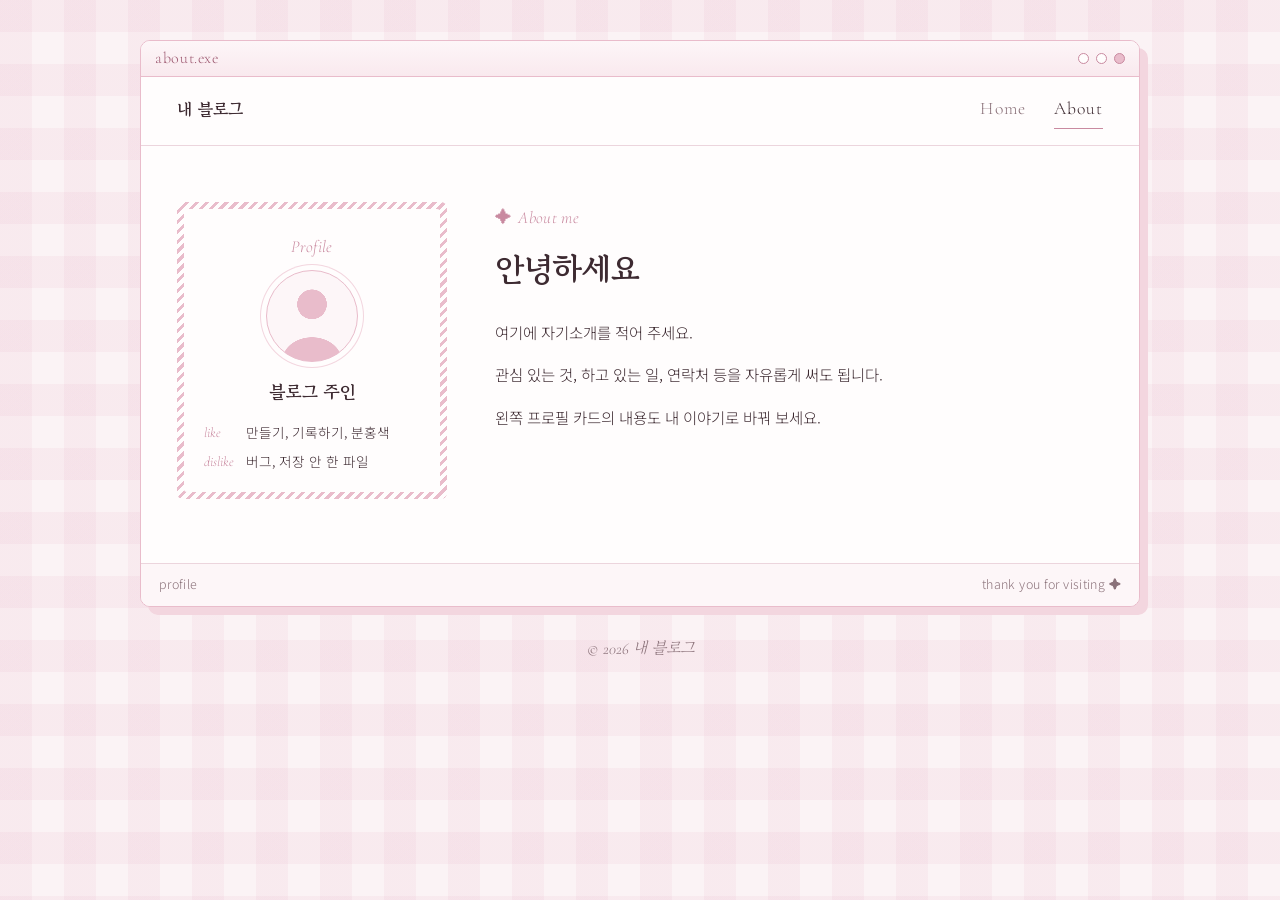
==== about.html @ 554af3a0 "기능: 베이비핑크 개인 블로그 첫 버전 추가 - 메인 화면: 큰 제목, 프로필 카드, 글 목록(썸네일·날짜·요약) - 소개 페이지와 첫 글 "블로그를 시작합니다" 추가 - 베이비핑" ====
<!DOCTYPE html>
<html lang="ko">
<head>
  <meta charset="UTF-8">
  <meta name="viewport" content="width=device-width, initial-scale=1.0">
  <title>소개 - 내 블로그</title>
  <link rel="preconnect" href="https://fonts.googleapis.com">
  <link rel="preconnect" href="https://fonts.gstatic.com" crossorigin>
  <link href="https://fonts.googleapis.com/css2?family=Cormorant+Garamond:ital,wght@0,500;1,400;1,500&family=Gowun+Batang:wght@400;700&family=Noto+Sans+KR:wght@300;400&display=swap" rel="stylesheet">
  <link rel="stylesheet" href="style.css">
</head>
<body>
  <div class="window">
    <div class="titlebar">
      <span class="title">about.exe</span>
      <span class="controls" aria-hidden="true"><i></i><i></i><i></i></span>
    </div>

    <nav class="nav">
      <a class="brand" href="index.html">내 블로그</a>
      <a href="index.html">Home</a>
      <a class="is-on" href="about.html">About</a>
    </nav>

    <main class="page">
      <div class="about">
        <aside class="profile">
          <div class="profile-inner">
            <span class="label">Profile</span>
            <div class="avatar" aria-hidden="true"></div>
            <p class="name">블로그 주인</p>
            <dl>
              <dt>like</dt><dd>만들기, 기록하기, 분홍색</dd>
              <dt>dislike</dt><dd>버그, 저장 안 한 파일</dd>
            </dl>
          </div>
        </aside>

        <section>
          <span class="label"><span class="star">✦</span>About me</span>
          <h1>안녕하세요</h1>
          <p>여기에 자기소개를 적어 주세요.</p>
          <p>관심 있는 것, 하고 있는 일, 연락처 등을 자유롭게 써도 됩니다.</p>
          <p>왼쪽 프로필 카드의 내용도 내 이야기로 바꿔 보세요.</p>
        </section>
      </div>
    </main>

    <div class="statusbar">
      <span>profile</span>
      <span>thank you for visiting ✦</span>
    </div>
  </div>

  <p class="footer-note">© 2026 내 블로그</p>
</body>
</html>
---- style.css ----
/* =========================================================
   내 블로그 - 베이비핑크 Y2K, 어른스럽게
   ========================================================= */

:root {
  --bg: #fbf3f5;
  --paper: #fffdfd;
  --blush-50: #fdf6f8;
  --blush-100: #f9e9ee;
  --blush-200: #f3d6df;
  --blush-300: #e9bccb;
  --rose: #c98aa0;
  --rose-deep: #9e5a72;
  --ink: #3d2a31;
  --muted: #8a7179;
  --line: #ecd5dd;
  --serif-en: "Cormorant Garamond", "Gowun Batang", serif;
  --serif-ko: "Gowun Batang", "Batang", serif;
  --sans: "Noto Sans KR", "Malgun Gothic", sans-serif;
}

* { box-sizing: border-box; }

/* 배경: 아주 옅은 체크무늬 */
body {
  margin: 0;
  min-height: 100vh;
  padding: 40px 16px 56px;
  color: var(--ink);
  font-family: var(--sans);
  font-weight: 300;
  font-size: 15.5px;
  line-height: 1.85;
  word-break: keep-all;
  background-color: var(--bg);
  background-image:
    linear-gradient(90deg, rgba(233,188,203,.16) 50%, transparent 50%),
    linear-gradient(rgba(233,188,203,.16) 50%, transparent 50%);
  background-size: 64px 64px;
}

a { color: inherit; }
::selection { background: var(--blush-200); }

/* 작은 영문 라벨 */
.label {
  display: inline-block;
  font-family: var(--serif-en);
  font-style: italic;
  font-size: 1.05rem;
  letter-spacing: .02em;
  color: var(--rose);
}
.star { color: var(--rose); font-style: normal; margin-right: 6px; }

/* ---------- 창 틀 ---------- */
.window {
  max-width: 1000px;
  margin: 0 auto;
  background: var(--paper);
  border: 1px solid var(--blush-300);
  border-radius: 10px;
  box-shadow: 0 1px 0 #fff inset, 8px 8px 0 var(--blush-200);
  overflow: hidden;
}

.titlebar {
  display: flex;
  align-items: center;
  justify-content: space-between;
  gap: 12px;
  height: 36px;
  padding: 0 14px;
  background: linear-gradient(180deg, var(--blush-50), var(--blush-100));
  border-bottom: 1px solid var(--blush-300);
}
.titlebar .title {
  font-family: var(--serif-en);
  font-size: 1rem;
  letter-spacing: .04em;
  color: var(--rose-deep);
  white-space: nowrap;
  overflow: hidden;
  text-overflow: ellipsis;
}
.controls { display: flex; gap: 7px; flex-shrink: 0; }
.controls i {
  width: 11px;
  height: 11px;
  border-radius: 50%;
  border: 1px solid var(--rose);
  background: var(--paper);
}
.controls i:last-child { background: var(--blush-300); }

/* 메뉴 */
.nav {
  display: flex;
  align-items: center;
  gap: 28px;
  padding: 16px 36px;
  border-bottom: 1px solid var(--line);
}
.nav a {
  font-family: var(--serif-en);
  font-size: 1.1rem;
  letter-spacing: .06em;
  text-decoration: none;
  color: var(--muted);
  padding-bottom: 2px;
  border-bottom: 1px solid transparent;
  transition: color .2s, border-color .2s;
}
.nav a:hover { color: var(--rose-deep); }
.nav a.is-on { color: var(--ink); border-bottom-color: var(--rose); }
.nav .brand {
  margin-right: auto;
  font-family: var(--serif-ko);
  font-size: 1.05rem;
  font-weight: 700;
  letter-spacing: 0;
  color: var(--ink);
  border: 0;
}

.page { padding: 56px 36px 64px; }

/* 상태 표시줄 */
.statusbar {
  display: flex;
  flex-wrap: wrap;
  justify-content: space-between;
  gap: 6px 20px;
  padding: 9px 18px;
  font-size: .78rem;
  letter-spacing: .03em;
  color: var(--muted);
  background: var(--blush-50);
  border-top: 1px solid var(--line);
}

/* ---------- 메인: 소개 + 프로필 ---------- */
.hero {
  display: grid;
  grid-template-columns: 1fr 270px;
  gap: 48px;
  align-items: center;
  padding-bottom: 56px;
  border-bottom: 1px solid var(--line);
}
.hero h1 {
  margin: 10px 0 16px;
  font-family: var(--serif-ko);
  font-weight: 700;
  font-size: clamp(2rem, 4.4vw, 2.9rem);
  line-height: 1.3;
  letter-spacing: -.01em;
}
.hero h1 em {
  font-style: normal;
  background: linear-gradient(transparent 62%, var(--blush-200) 62%);
}
.hero p { margin: 0; max-width: 30em; color: var(--muted); }

/* 프로필 카드: 얇은 줄무늬 테두리 */
.profile {
  padding: 7px;
  border-radius: 6px;
  background: repeating-linear-gradient(-45deg, var(--blush-300) 0 3px, var(--paper) 3px 7px);
}
.profile-inner {
  padding: 22px 20px 18px;
  background: var(--paper);
  border-radius: 3px;
  text-align: center;
}
.avatar {
  width: 92px;
  height: 92px;
  margin: 8px auto 14px;
  border-radius: 50%;
  border: 1px solid var(--blush-300);
  background:
    radial-gradient(circle 15px at 50% 37%, var(--blush-300) 98%, transparent),
    radial-gradient(ellipse 30px 24px at 50% 100%, var(--blush-300) 98%, transparent),
    var(--blush-50);
  box-shadow: 0 0 0 5px var(--paper), 0 0 0 6px var(--blush-200);
}
.profile .name {
  margin: 0 0 12px;
  font-family: var(--serif-ko);
  font-size: 1.1rem;
  font-weight: 700;
}
.profile dl {
  display: grid;
  grid-template-columns: auto 1fr;
  gap: 4px 12px;
  margin: 0;
  text-align: left;
  font-size: .85rem;
}
.profile dt {
  font-family: var(--serif-en);
  font-style: italic;
  color: var(--rose);
}
.profile dd { margin: 0; }

/* ---------- 글 목록 ---------- */
.section-head {
  display: flex;
  align-items: baseline;
  justify-content: space-between;
  margin: 48px 0 8px;
}
.section-head h2 {
  margin: 0;
  font-family: var(--serif-en);
  font-weight: 500;
  font-size: 1.9rem;
  letter-spacing: .01em;
}
.section-head span { font-size: .8rem; color: var(--muted); }

.posts { list-style: none; margin: 0; padding: 0; }
.post-row a {
  display: grid;
  grid-template-columns: 180px 1fr;
  gap: 28px;
  align-items: center;
  padding: 24px 0;
  text-decoration: none;
  border-bottom: 1px solid var(--line);
}
.thumb {
  aspect-ratio: 4 / 3;
  border-radius: 4px;
  border: 1px solid var(--blush-300);
  background:
    linear-gradient(90deg, rgba(233,188,203,.45) 50%, transparent 50%) 0 0 / 22px 22px,
    linear-gradient(rgba(233,188,203,.45) 50%, transparent 50%) 0 0 / 22px 22px,
    var(--blush-50);
  display: grid;
  place-items: center;
  font-family: var(--serif-en);
  font-style: italic;
  font-size: 1.3rem;
  color: var(--rose-deep);
  transition: transform .3s;
}
.post-row a:hover .thumb { transform: rotate(-1.5deg) scale(1.02); }
.post-row .meta { font-size: .78rem; letter-spacing: .04em; color: var(--muted); }
.post-row h3 {
  margin: 4px 0 6px;
  font-family: var(--serif-ko);
  font-size: 1.35rem;
  font-weight: 700;
  line-height: 1.4;
  transition: color .2s;
}
.post-row a:hover h3 { color: var(--rose-deep); }
.post-row p { margin: 0; color: var(--muted); font-size: .92rem; }

/* ---------- 글 화면 ---------- */
.article { max-width: 640px; margin: 0 auto; }
.article .meta { font-size: .8rem; letter-spacing: .04em; color: var(--muted); }
.article h1 {
  margin: 10px 0 28px;
  padding-bottom: 28px;
  font-family: var(--serif-ko);
  font-size: clamp(1.8rem, 4vw, 2.5rem);
  line-height: 1.35;
  border-bottom: 1px solid var(--line);
}
.article h2 {
  margin: 44px 0 10px;
  font-family: var(--serif-ko);
  font-size: 1.3rem;
}
.article p { margin: 0 0 18px; }
.article blockquote {
  margin: 34px 0;
  padding: 4px 0 4px 22px;
  font-family: var(--serif-ko);
  font-size: 1.2rem;
  line-height: 1.7;
  color: var(--rose-deep);
  border-left: 2px solid var(--blush-300);
}
.article code {
  font-size: .86em;
  padding: 1px 7px;
  background: var(--blush-100);
  border-radius: 4px;
  color: var(--rose-deep);
}
.back {
  display: inline-block;
  margin-top: 36px;
  font-family: var(--serif-en);
  font-style: italic;
  font-size: 1.1rem;
  color: var(--rose-deep);
  text-decoration: none;
  border-bottom: 1px solid var(--blush-300);
}
.back:hover { border-bottom-color: var(--rose-deep); }

/* ---------- 소개 화면 ---------- */
.about {
  display: grid;
  grid-template-columns: 270px 1fr;
  gap: 48px;
  align-items: start;
}
.about h1 {
  margin: 6px 0 20px;
  font-family: var(--serif-ko);
  font-size: 2rem;
}
.about p { margin: 0 0 14px; }

/* ---------- 바닥글 ---------- */
.footer-note {
  margin: 28px auto 0;
  text-align: center;
  font-family: var(--serif-en);
  font-style: italic;
  font-size: 1rem;
  color: var(--muted);
}

/* ---------- 좁은 화면 ---------- */
@media (max-width: 760px) {
  body { padding: 20px 12px 40px; }
  .window { box-shadow: 5px 5px 0 var(--blush-200); }
  .nav { gap: 18px; padding: 14px 20px; }
  .page { padding: 36px 20px 48px; }
  .hero, .about { grid-template-columns: 1fr; gap: 32px; }
  .profile { max-width: 300px; }
  .post-row a { grid-template-columns: 1fr; gap: 14px; }
}
@media (max-width: 420px) {
  .nav .brand { display: none; }
}
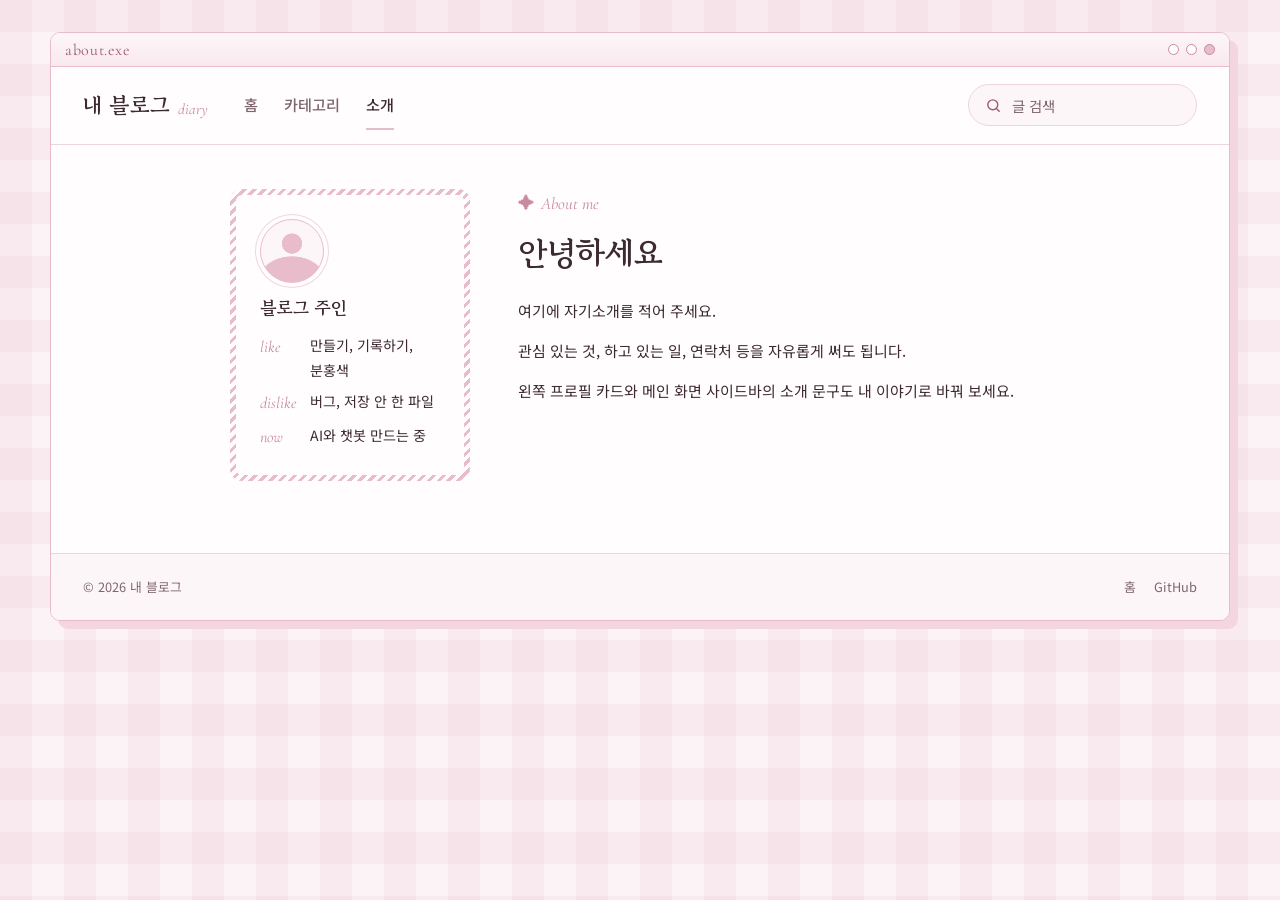
==== commit af280121: "기능: 블로그 홈에 검색·추천 글·카테고리 필터 추가 - 상단에 글 검색창 추가 (다른 페이지에서 검색해도 홈에서 결과 표시) - 홈 맨 위에 큰 대표 이미지가 있는 추천 글 영역" ====
--- a/about.html
+++ b/about.html
@@ -6,7 +6,7 @@
   <title>소개 - 내 블로그</title>
   <link rel="preconnect" href="https://fonts.googleapis.com">
   <link rel="preconnect" href="https://fonts.gstatic.com" crossorigin>
-  <link href="https://fonts.googleapis.com/css2?family=Cormorant+Garamond:ital,wght@0,500;1,400;1,500&family=Gowun+Batang:wght@400;700&family=Noto+Sans+KR:wght@300;400&display=swap" rel="stylesheet">
+  <link href="https://fonts.googleapis.com/css2?family=Cormorant+Garamond:ital,wght@0,500;1,400;1,500&family=Gowun+Batang:wght@400;700&family=Noto+Sans+KR:wght@400;500;700&display=swap" rel="stylesheet">
   <link rel="stylesheet" href="style.css">
 </head>
 <body>
@@ -16,24 +16,32 @@
       <span class="controls" aria-hidden="true"><i></i><i></i><i></i></span>
     </div>
 
-    <nav class="nav">
-      <a class="brand" href="index.html">내 블로그</a>
-      <a href="index.html">Home</a>
-      <a class="is-on" href="about.html">About</a>
-    </nav>
+    <header class="header">
+      <div class="header-inner">
+        <a class="brand" href="index.html">내 블로그<small>diary</small></a>
+        <nav class="menu" aria-label="주 메뉴">
+          <a href="index.html">홈</a>
+          <a href="index.html#posts">카테고리</a>
+          <a class="is-on" href="about.html">소개</a>
+        </nav>
+        <form class="search" role="search" action="index.html">
+          <svg width="17" height="17" viewBox="0 0 24 24" fill="none" stroke="#9e5a72" stroke-width="2" stroke-linecap="round" aria-hidden="true"><circle cx="11" cy="11" r="7"/><path d="M20 20l-3.5-3.5"/></svg>
+          <label class="sr-only" for="search">글 검색</label>
+          <input id="search" name="q" type="search" placeholder="글 검색" autocomplete="off">
+        </form>
+      </div>
+    </header>
 
-    <main class="page">
-      <div class="about">
-        <aside class="profile">
-          <div class="profile-inner">
-            <span class="label">Profile</span>
-            <div class="avatar" aria-hidden="true"></div>
-            <p class="name">블로그 주인</p>
-            <dl>
-              <dt>like</dt><dd>만들기, 기록하기, 분홍색</dd>
-              <dt>dislike</dt><dd>버그, 저장 안 한 파일</dd>
-            </dl>
-          </div>
+    <main class="main">
+      <div class="about-page">
+        <aside class="about-card">
+          <span class="avatar lg" aria-hidden="true"></span>
+          <strong>블로그 주인</strong>
+          <dl class="facts">
+            <dt>like</dt><dd>만들기, 기록하기, 분홍색</dd>
+            <dt>dislike</dt><dd>버그, 저장 안 한 파일</dd>
+            <dt>now</dt><dd>AI와 챗봇 만드는 중</dd>
+          </dl>
         </aside>
 
         <section>
@@ -41,17 +49,20 @@
           <h1>안녕하세요</h1>
           <p>여기에 자기소개를 적어 주세요.</p>
           <p>관심 있는 것, 하고 있는 일, 연락처 등을 자유롭게 써도 됩니다.</p>
-          <p>왼쪽 프로필 카드의 내용도 내 이야기로 바꿔 보세요.</p>
+          <p>왼쪽 프로필 카드와 메인 화면 사이드바의 소개 문구도 내 이야기로 바꿔 보세요.</p>
         </section>
       </div>
     </main>
 
-    <div class="statusbar">
-      <span>profile</span>
-      <span>thank you for visiting ✦</span>
-    </div>
+    <footer class="footer">
+      <div class="footer-inner">
+        <span>© 2026 내 블로그</span>
+        <nav aria-label="바닥글 메뉴">
+          <a href="index.html">홈</a>
+          <a href="https://github.com/jinajung01/blog">GitHub</a>
+        </nav>
+      </div>
+    </footer>
   </div>
-
-  <p class="footer-note">© 2026 내 블로그</p>
 </body>
 </html>
--- a/style.css
+++ b/style.css
@@ -1,5 +1,5 @@
 /* =========================================================
-   내 블로그 - 베이비핑크 Y2K, 어른스럽게
+   내 블로그 - 베이비핑크 Y2K, 차분한 잡지풍
    ========================================================= */
 
 :root {
@@ -12,25 +12,26 @@
   --rose: #c98aa0;
   --rose-deep: #9e5a72;
   --ink: #3d2a31;
-  --muted: #8a7179;
+  --muted: #7f6670;
   --line: #ecd5dd;
   --serif-en: "Cormorant Garamond", "Gowun Batang", serif;
   --serif-ko: "Gowun Batang", "Batang", serif;
   --sans: "Noto Sans KR", "Malgun Gothic", sans-serif;
+  --radius: 12px;
 }
 
 * { box-sizing: border-box; }
-
-/* 배경: 아주 옅은 체크무늬 */
+[hidden] { display: none !important; }
+
 body {
   margin: 0;
   min-height: 100vh;
-  padding: 40px 16px 56px;
+  padding: 32px 16px 48px;
   color: var(--ink);
   font-family: var(--sans);
-  font-weight: 300;
-  font-size: 15.5px;
-  line-height: 1.85;
+  font-weight: 400;
+  font-size: 15px;
+  line-height: 1.75;
   word-break: keep-all;
   background-color: var(--bg);
   background-image:
@@ -41,6 +42,11 @@
 
 a { color: inherit; }
 ::selection { background: var(--blush-200); }
+:focus-visible { outline: 2px solid var(--rose-deep); outline-offset: 2px; }
+.sr-only {
+  position: absolute; width: 1px; height: 1px; overflow: hidden;
+  clip: rect(0 0 0 0); white-space: nowrap;
+}
 
 /* 작은 영문 라벨 */
 .label {
@@ -48,28 +54,31 @@
   font-family: var(--serif-en);
   font-style: italic;
   font-size: 1.05rem;
-  letter-spacing: .02em;
   color: var(--rose);
 }
-.star { color: var(--rose); font-style: normal; margin-right: 6px; }
+.star { font-style: normal; margin-right: 6px; }
+.eyebrow {
+  font-size: .8rem;
+  font-weight: 700;
+  letter-spacing: .04em;
+  color: var(--rose-deep);
+}
 
 /* ---------- 창 틀 ---------- */
 .window {
-  max-width: 1000px;
+  max-width: 1180px;
   margin: 0 auto;
   background: var(--paper);
   border: 1px solid var(--blush-300);
   border-radius: 10px;
-  box-shadow: 0 1px 0 #fff inset, 8px 8px 0 var(--blush-200);
+  box-shadow: 8px 8px 0 var(--blush-200);
   overflow: hidden;
 }
-
 .titlebar {
   display: flex;
   align-items: center;
   justify-content: space-between;
-  gap: 12px;
-  height: 36px;
+  height: 34px;
   padding: 0 14px;
   background: linear-gradient(180deg, var(--blush-50), var(--blush-100));
   border-bottom: 1px solid var(--blush-300);
@@ -79,268 +88,430 @@
   font-size: 1rem;
   letter-spacing: .04em;
   color: var(--rose-deep);
-  white-space: nowrap;
-  overflow: hidden;
-  text-overflow: ellipsis;
-}
-.controls { display: flex; gap: 7px; flex-shrink: 0; }
+}
+.controls { display: flex; gap: 7px; }
 .controls i {
-  width: 11px;
-  height: 11px;
-  border-radius: 50%;
-  border: 1px solid var(--rose);
+  width: 11px; height: 11px; border-radius: 50%;
+  border: 1px solid var(--rose); background: var(--paper);
+}
+.controls i:last-child { background: var(--blush-300); }
+
+/* ---------- 머리글 ---------- */
+.header { border-bottom: 1px solid var(--line); }
+.header-inner {
+  display: flex;
+  flex-wrap: wrap;
+  align-items: center;
+  gap: 12px 36px;
+  padding: 14px 32px;
+}
+.brand {
+  font-family: var(--serif-ko);
+  font-weight: 700;
+  font-size: 1.35rem;
+  text-decoration: none;
+}
+.brand small {
+  margin-left: 8px;
+  font-family: var(--serif-en);
+  font-style: italic;
+  font-weight: 400;
+  font-size: .95rem;
+  color: var(--rose);
+}
+.menu { display: flex; gap: 26px; font-size: .95rem; font-weight: 500; }
+.menu a {
+  padding: 10px 0;
+  text-decoration: none;
+  color: var(--muted);
+  border-bottom: 2px solid transparent;
+}
+.menu a:hover { color: var(--ink); }
+.menu a.is-on { color: var(--ink); border-bottom-color: var(--blush-300); }
+
+.search {
+  margin-left: auto;
+  display: flex;
+  align-items: center;
+  gap: 8px;
+  height: 42px;
+  padding: 0 16px;
+  border: 1px solid var(--line);
+  border-radius: 999px;
+  background: var(--blush-50);
+  transition: border-color .2s, background .2s;
+}
+.search:focus-within { border-color: var(--rose); background: var(--paper); }
+.search svg { flex-shrink: 0; }
+.search input {
+  width: 170px;
+  border: 0;
+  outline: 0;
+  background: transparent;
+  font: inherit;
+  font-size: .9rem;
+  color: var(--ink);
+}
+.search input::placeholder { color: var(--muted); }
+
+/* ---------- 본문 공통 ---------- */
+.main { padding: 44px 32px 72px; }
+
+/* 버튼 */
+.btn {
+  display: inline-flex;
+  align-items: center;
+  gap: 8px;
+  height: 44px;
+  padding: 0 22px;
+  border-radius: 8px;
+  border: 1px solid var(--ink);
+  color: var(--ink);
+  background: transparent;
+  font: inherit;
+  font-size: .9rem;
+  font-weight: 700;
+  text-decoration: none;
+  cursor: pointer;
+  transition: background .2s, color .2s;
+}
+.btn:hover { background: var(--ink); color: var(--paper); }
+
+/* 썸네일 (체크무늬 표지) */
+.cover {
+  display: grid;
+  place-items: center;
+  border-radius: var(--radius);
+  font-family: var(--serif-en);
+  font-style: italic;
+  color: var(--rose-deep);
+  text-decoration: none;
+  background:
+    linear-gradient(90deg, rgba(233,188,203,.45) 50%, transparent 50%) 0 0 / 26px 26px,
+    linear-gradient(rgba(233,188,203,.45) 50%, transparent 50%) 0 0 / 26px 26px,
+    var(--blush-50);
+}
+.cover.dots {
+  background:
+    radial-gradient(circle, var(--blush-300) 3px, transparent 3.5px) 0 0 / 22px 22px,
+    var(--blush-50);
+}
+.cover.stripe {
+  background: repeating-linear-gradient(-45deg, var(--blush-100) 0 10px, var(--blush-50) 10px 20px);
+}
+.cover span {
+  padding: 4px 16px;
   background: var(--paper);
-}
-.controls i:last-child { background: var(--blush-300); }
-
-/* 메뉴 */
-.nav {
-  display: flex;
-  align-items: center;
-  gap: 28px;
-  padding: 16px 36px;
-  border-bottom: 1px solid var(--line);
-}
-.nav a {
-  font-family: var(--serif-en);
-  font-size: 1.1rem;
-  letter-spacing: .06em;
-  text-decoration: none;
+  border: 1px solid var(--blush-300);
+  border-radius: 999px;
+}
+
+/* 작성자 줄 */
+.byline {
+  display: flex;
+  align-items: center;
+  gap: 10px;
+  font-size: .85rem;
   color: var(--muted);
-  padding-bottom: 2px;
-  border-bottom: 1px solid transparent;
-  transition: color .2s, border-color .2s;
-}
-.nav a:hover { color: var(--rose-deep); }
-.nav a.is-on { color: var(--ink); border-bottom-color: var(--rose); }
-.nav .brand {
-  margin-right: auto;
-  font-family: var(--serif-ko);
-  font-size: 1.05rem;
-  font-weight: 700;
-  letter-spacing: 0;
-  color: var(--ink);
-  border: 0;
-}
-
-.page { padding: 56px 36px 64px; }
-
-/* 상태 표시줄 */
-.statusbar {
-  display: flex;
-  flex-wrap: wrap;
-  justify-content: space-between;
-  gap: 6px 20px;
-  padding: 9px 18px;
-  font-size: .78rem;
-  letter-spacing: .03em;
-  color: var(--muted);
-  background: var(--blush-50);
-  border-top: 1px solid var(--line);
-}
-
-/* ---------- 메인: 소개 + 프로필 ---------- */
-.hero {
-  display: grid;
-  grid-template-columns: 1fr 270px;
-  gap: 48px;
-  align-items: center;
-  padding-bottom: 56px;
-  border-bottom: 1px solid var(--line);
-}
-.hero h1 {
-  margin: 10px 0 16px;
-  font-family: var(--serif-ko);
-  font-weight: 700;
-  font-size: clamp(2rem, 4.4vw, 2.9rem);
-  line-height: 1.3;
-  letter-spacing: -.01em;
-}
-.hero h1 em {
-  font-style: normal;
-  background: linear-gradient(transparent 62%, var(--blush-200) 62%);
-}
-.hero p { margin: 0; max-width: 30em; color: var(--muted); }
-
-/* 프로필 카드: 얇은 줄무늬 테두리 */
-.profile {
-  padding: 7px;
-  border-radius: 6px;
-  background: repeating-linear-gradient(-45deg, var(--blush-300) 0 3px, var(--paper) 3px 7px);
-}
-.profile-inner {
-  padding: 22px 20px 18px;
-  background: var(--paper);
-  border-radius: 3px;
-  text-align: center;
 }
 .avatar {
-  width: 92px;
-  height: 92px;
-  margin: 8px auto 14px;
+  flex-shrink: 0;
+  width: 32px;
+  height: 32px;
   border-radius: 50%;
   border: 1px solid var(--blush-300);
   background:
-    radial-gradient(circle 15px at 50% 37%, var(--blush-300) 98%, transparent),
-    radial-gradient(ellipse 30px 24px at 50% 100%, var(--blush-300) 98%, transparent),
+    radial-gradient(circle at 50% 38%, var(--blush-300) 0 20%, transparent 21%),
+    radial-gradient(ellipse 55% 42% at 50% 100%, var(--blush-300) 97%, transparent),
     var(--blush-50);
-  box-shadow: 0 0 0 5px var(--paper), 0 0 0 6px var(--blush-200);
-}
-.profile .name {
+}
+.avatar.lg { width: 64px; height: 64px; box-shadow: 0 0 0 4px var(--paper), 0 0 0 5px var(--blush-200); }
+
+/* ---------- 추천 글 ---------- */
+.featured {
+  display: grid;
+  grid-template-columns: 1fr 1fr;
+  gap: 44px;
+  align-items: center;
+  padding-bottom: 52px;
+  border-bottom: 1px solid var(--line);
+}
+.featured-text { display: flex; flex-direction: column; gap: 16px; align-items: flex-start; }
+.featured h1 {
+  margin: 0;
+  font-family: var(--serif-ko);
+  font-weight: 700;
+  font-size: clamp(1.9rem, 3.6vw, 2.6rem);
+  line-height: 1.32;
+}
+.featured h1 a { text-decoration: none; }
+.featured h1 a:hover { color: var(--rose-deep); }
+.featured p { margin: 0; font-size: 1.02rem; color: var(--muted); max-width: 32em; }
+.featured .cover {
+  height: 320px;
+  font-size: 1.6rem;
+  transition: transform .4s;
+}
+.featured .cover:hover { transform: rotate(-1deg) scale(1.01); }
+
+/* ---------- 2단 배치 ---------- */
+.layout {
+  display: grid;
+  grid-template-columns: minmax(0, 1fr) 290px;
+  gap: 48px;
+  align-items: start;
+  margin-top: 48px;
+}
+
+/* 글 목록 머리 */
+.list-head {
+  display: flex;
+  flex-wrap: wrap;
+  align-items: center;
+  justify-content: space-between;
+  gap: 14px;
+  margin-bottom: 22px;
+}
+.list-head h2 {
+  margin: 0;
+  font-family: var(--serif-ko);
+  font-size: 1.5rem;
+}
+.list-head h2 .label { margin-left: 8px; font-size: 1rem; }
+
+.filters { display: flex; flex-wrap: wrap; gap: 8px; }
+.chip {
+  height: 36px;
+  padding: 0 16px;
+  border-radius: 999px;
+  border: 1px solid var(--line);
+  background: var(--paper);
+  color: var(--muted);
+  font: inherit;
+  font-size: .85rem;
+  font-weight: 500;
+  cursor: pointer;
+  transition: all .2s;
+}
+.chip:hover { border-color: var(--rose); color: var(--ink); }
+.chip[aria-pressed="true"] { background: var(--ink); border-color: var(--ink); color: var(--paper); }
+.chip .count { margin-left: 4px; opacity: .6; font-size: .78rem; }
+
+/* 글 카드 */
+.cards {
+  display: grid;
+  grid-template-columns: repeat(auto-fill, minmax(240px, 1fr));
+  gap: 22px;
+}
+.card {
+  display: flex;
+  flex-direction: column;
+  border: 1px solid var(--line);
+  border-radius: var(--radius);
+  overflow: hidden;
+  background: var(--paper);
+  text-decoration: none;
+  transition: transform .25s, box-shadow .25s, border-color .25s;
+}
+a.card:hover {
+  transform: translateY(-4px);
+  border-color: var(--blush-300);
+  box-shadow: 0 10px 0 -4px var(--blush-200);
+}
+.card .cover { height: 150px; border-radius: 0; font-size: 1.15rem; }
+.card-body { padding: 18px 20px 20px; display: flex; flex-direction: column; gap: 6px; flex: 1; }
+.card h3 {
+  margin: 0;
+  font-family: var(--serif-ko);
+  font-size: 1.1rem;
+  line-height: 1.45;
+}
+.card p { margin: 0; font-size: .88rem; line-height: 1.7; color: var(--muted); flex: 1; }
+.card .meta { font-size: .78rem; color: var(--muted); margin-top: 6px; }
+
+/* 준비 중인 글 */
+.card.soon { border-style: dashed; background: var(--blush-50); }
+.card.soon .cover { opacity: .7; }
+.badge {
+  align-self: flex-start;
+  padding: 1px 10px;
+  font-size: .72rem;
+  font-weight: 700;
+  color: var(--rose-deep);
+  background: var(--blush-100);
+  border-radius: 999px;
+}
+
+/* 검색 결과 없음 */
+.empty {
+  display: none;
+  padding: 48px 20px;
+  text-align: center;
+  color: var(--muted);
+  border: 1px dashed var(--blush-300);
+  border-radius: var(--radius);
+  background: var(--blush-50);
+}
+.empty strong { display: block; font-family: var(--serif-ko); font-size: 1.1rem; color: var(--ink); margin-bottom: 4px; }
+.empty.show { display: block; }
+
+/* ---------- 사이드바 ---------- */
+.sidebar { display: flex; flex-direction: column; gap: 30px; }
+.side-title {
   margin: 0 0 12px;
-  font-family: var(--serif-ko);
-  font-size: 1.1rem;
+  font-size: .95rem;
   font-weight: 700;
-}
-.profile dl {
-  display: grid;
-  grid-template-columns: auto 1fr;
-  gap: 4px 12px;
+  display: flex;
+  align-items: center;
+  gap: 8px;
+}
+.side-title::after { content: ""; flex: 1; height: 1px; background: var(--line); }
+
+.about-card {
+  padding: 24px;
+  border: 1px solid var(--line);
+  border-radius: var(--radius);
+  background:
+    linear-gradient(var(--paper), var(--paper)) padding-box,
+    repeating-linear-gradient(-45deg, var(--blush-300) 0 3px, var(--paper) 3px 7px) border-box;
+  border: 6px solid transparent;
+  display: flex;
+  flex-direction: column;
+  gap: 10px;
+  align-items: flex-start;
+}
+.about-card strong { font-family: var(--serif-ko); font-size: 1.1rem; }
+.about-card p { margin: 0; font-size: .88rem; color: var(--muted); }
+.about-card a.more { font-size: .85rem; color: var(--rose-deep); text-decoration: none; border-bottom: 1px solid var(--blush-300); }
+
+.cat-list { list-style: none; margin: 0; padding: 0; font-size: .9rem; }
+.cat-list li { display: flex; justify-content: space-between; padding: 7px 0; border-bottom: 1px dotted var(--line); }
+.cat-list span:last-child { color: var(--muted); font-size: .8rem; }
+
+.tags { display: flex; flex-wrap: wrap; gap: 8px; }
+.tag {
+  padding: 4px 12px;
+  font-size: .8rem;
+  color: var(--rose-deep);
+  background: var(--blush-100);
+  border-radius: 999px;
+  text-decoration: none;
+}
+a.tag:hover { background: var(--blush-200); }
+
+.note {
+  padding: 20px 22px;
+  border-radius: var(--radius);
+  background: var(--blush-100);
+  font-size: .86rem;
+  color: var(--muted);
+}
+.note .label { display: block; margin-bottom: 4px; color: var(--rose-deep); }
+.note a { color: var(--rose-deep); }
+
+/* ---------- 글 화면 ---------- */
+.article { max-width: 680px; margin: 0 auto; }
+.article-head { display: flex; flex-direction: column; gap: 14px; padding-bottom: 28px; border-bottom: 1px solid var(--line); }
+.article h1 {
   margin: 0;
-  text-align: left;
-  font-size: .85rem;
-}
-.profile dt {
-  font-family: var(--serif-en);
-  font-style: italic;
-  color: var(--rose);
-}
-.profile dd { margin: 0; }
-
-/* ---------- 글 목록 ---------- */
-.section-head {
-  display: flex;
-  align-items: baseline;
-  justify-content: space-between;
-  margin: 48px 0 8px;
-}
-.section-head h2 {
-  margin: 0;
-  font-family: var(--serif-en);
-  font-weight: 500;
-  font-size: 1.9rem;
-  letter-spacing: .01em;
-}
-.section-head span { font-size: .8rem; color: var(--muted); }
-
-.posts { list-style: none; margin: 0; padding: 0; }
-.post-row a {
-  display: grid;
-  grid-template-columns: 180px 1fr;
-  gap: 28px;
-  align-items: center;
-  padding: 24px 0;
-  text-decoration: none;
-  border-bottom: 1px solid var(--line);
-}
-.thumb {
-  aspect-ratio: 4 / 3;
-  border-radius: 4px;
-  border: 1px solid var(--blush-300);
-  background:
-    linear-gradient(90deg, rgba(233,188,203,.45) 50%, transparent 50%) 0 0 / 22px 22px,
-    linear-gradient(rgba(233,188,203,.45) 50%, transparent 50%) 0 0 / 22px 22px,
-    var(--blush-50);
-  display: grid;
-  place-items: center;
-  font-family: var(--serif-en);
-  font-style: italic;
-  font-size: 1.3rem;
-  color: var(--rose-deep);
-  transition: transform .3s;
-}
-.post-row a:hover .thumb { transform: rotate(-1.5deg) scale(1.02); }
-.post-row .meta { font-size: .78rem; letter-spacing: .04em; color: var(--muted); }
-.post-row h3 {
-  margin: 4px 0 6px;
-  font-family: var(--serif-ko);
-  font-size: 1.35rem;
-  font-weight: 700;
-  line-height: 1.4;
-  transition: color .2s;
-}
-.post-row a:hover h3 { color: var(--rose-deep); }
-.post-row p { margin: 0; color: var(--muted); font-size: .92rem; }
-
-/* ---------- 글 화면 ---------- */
-.article { max-width: 640px; margin: 0 auto; }
-.article .meta { font-size: .8rem; letter-spacing: .04em; color: var(--muted); }
-.article h1 {
-  margin: 10px 0 28px;
-  padding-bottom: 28px;
   font-family: var(--serif-ko);
   font-size: clamp(1.8rem, 4vw, 2.5rem);
   line-height: 1.35;
-  border-bottom: 1px solid var(--line);
-}
-.article h2 {
+}
+.article .cover { height: 260px; margin: 32px 0; font-size: 1.5rem; }
+.article-body { font-size: 1.02rem; line-height: 1.95; }
+.article-body h2 {
   margin: 44px 0 10px;
   font-family: var(--serif-ko);
-  font-size: 1.3rem;
-}
-.article p { margin: 0 0 18px; }
-.article blockquote {
+  font-size: 1.35rem;
+}
+.article-body p { margin: 0 0 18px; }
+.article-body blockquote {
   margin: 34px 0;
   padding: 4px 0 4px 22px;
   font-family: var(--serif-ko);
   font-size: 1.2rem;
   line-height: 1.7;
   color: var(--rose-deep);
-  border-left: 2px solid var(--blush-300);
-}
-.article code {
+  border-left: 3px solid var(--blush-300);
+}
+.article-body code {
   font-size: .86em;
   padding: 1px 7px;
   background: var(--blush-100);
   border-radius: 4px;
   color: var(--rose-deep);
 }
-.back {
-  display: inline-block;
-  margin-top: 36px;
-  font-family: var(--serif-en);
-  font-style: italic;
-  font-size: 1.1rem;
-  color: var(--rose-deep);
-  text-decoration: none;
-  border-bottom: 1px solid var(--blush-300);
-}
-.back:hover { border-bottom-color: var(--rose-deep); }
+.article-foot {
+  margin-top: 40px;
+  padding-top: 24px;
+  border-top: 1px solid var(--line);
+  display: flex;
+  flex-direction: column;
+  gap: 24px;
+}
+.post-nav {
+  display: grid;
+  grid-template-columns: 1fr 1fr;
+  gap: 14px;
+}
+.post-nav a, .post-nav div {
+  padding: 16px 18px;
+  border: 1px solid var(--line);
+  border-radius: var(--radius);
+  text-decoration: none;
+  font-size: .9rem;
+}
+.post-nav a:hover { border-color: var(--blush-300); background: var(--blush-50); }
+.post-nav small { display: block; font-size: .75rem; color: var(--muted); }
+.post-nav .next { text-align: right; }
+.post-nav div { color: var(--muted); background: var(--blush-50); border-style: dashed; }
 
 /* ---------- 소개 화면 ---------- */
-.about {
+.about-page {
+  max-width: 820px;
+  margin: 0 auto;
   display: grid;
-  grid-template-columns: 270px 1fr;
+  grid-template-columns: 240px 1fr;
   gap: 48px;
   align-items: start;
 }
-.about h1 {
-  margin: 6px 0 20px;
-  font-family: var(--serif-ko);
-  font-size: 2rem;
-}
-.about p { margin: 0 0 14px; }
+.about-page h1 { margin: 6px 0 18px; font-family: var(--serif-ko); font-size: 2rem; }
+.about-page p { margin: 0 0 14px; }
+.facts { display: grid; grid-template-columns: auto 1fr; gap: 6px 14px; margin: 0; font-size: .88rem; }
+.facts dt { font-family: var(--serif-en); font-style: italic; font-size: 1rem; color: var(--rose); }
+.facts dd { margin: 0; }
 
 /* ---------- 바닥글 ---------- */
-.footer-note {
-  margin: 28px auto 0;
-  text-align: center;
-  font-family: var(--serif-en);
-  font-style: italic;
-  font-size: 1rem;
+.footer { border-top: 1px solid var(--line); background: var(--blush-50); }
+.footer-inner {
+  display: flex;
+  flex-wrap: wrap;
+  justify-content: space-between;
+  gap: 12px 20px;
+  padding: 22px 32px;
+  font-size: .8rem;
   color: var(--muted);
 }
+.footer-inner nav { display: flex; gap: 18px; }
+.footer-inner a { text-decoration: none; }
+.footer-inner a:hover { color: var(--rose-deep); }
 
 /* ---------- 좁은 화면 ---------- */
+@media (max-width: 960px) {
+  .layout { grid-template-columns: 1fr; }
+  .sidebar { display: grid; grid-template-columns: repeat(auto-fit, minmax(240px, 1fr)); }
+}
 @media (max-width: 760px) {
-  body { padding: 20px 12px 40px; }
+  body { padding: 16px 10px 32px; }
   .window { box-shadow: 5px 5px 0 var(--blush-200); }
-  .nav { gap: 18px; padding: 14px 20px; }
-  .page { padding: 36px 20px 48px; }
-  .hero, .about { grid-template-columns: 1fr; gap: 32px; }
-  .profile { max-width: 300px; }
-  .post-row a { grid-template-columns: 1fr; gap: 14px; }
-}
-@media (max-width: 420px) {
-  .nav .brand { display: none; }
-}
+  .header-inner { padding: 12px 18px; gap: 6px 24px; }
+  .search { margin-left: 0; width: 100%; }
+  .search input { width: 100%; }
+  .main { padding: 32px 18px 56px; }
+  .featured { grid-template-columns: 1fr; gap: 28px; }
+  .featured .cover { height: 220px; order: -1; }
+  .about-page { grid-template-columns: 1fr; gap: 28px; }
+  .post-nav { grid-template-columns: 1fr; }
+  .footer-inner { padding: 20px 18px; }
+}
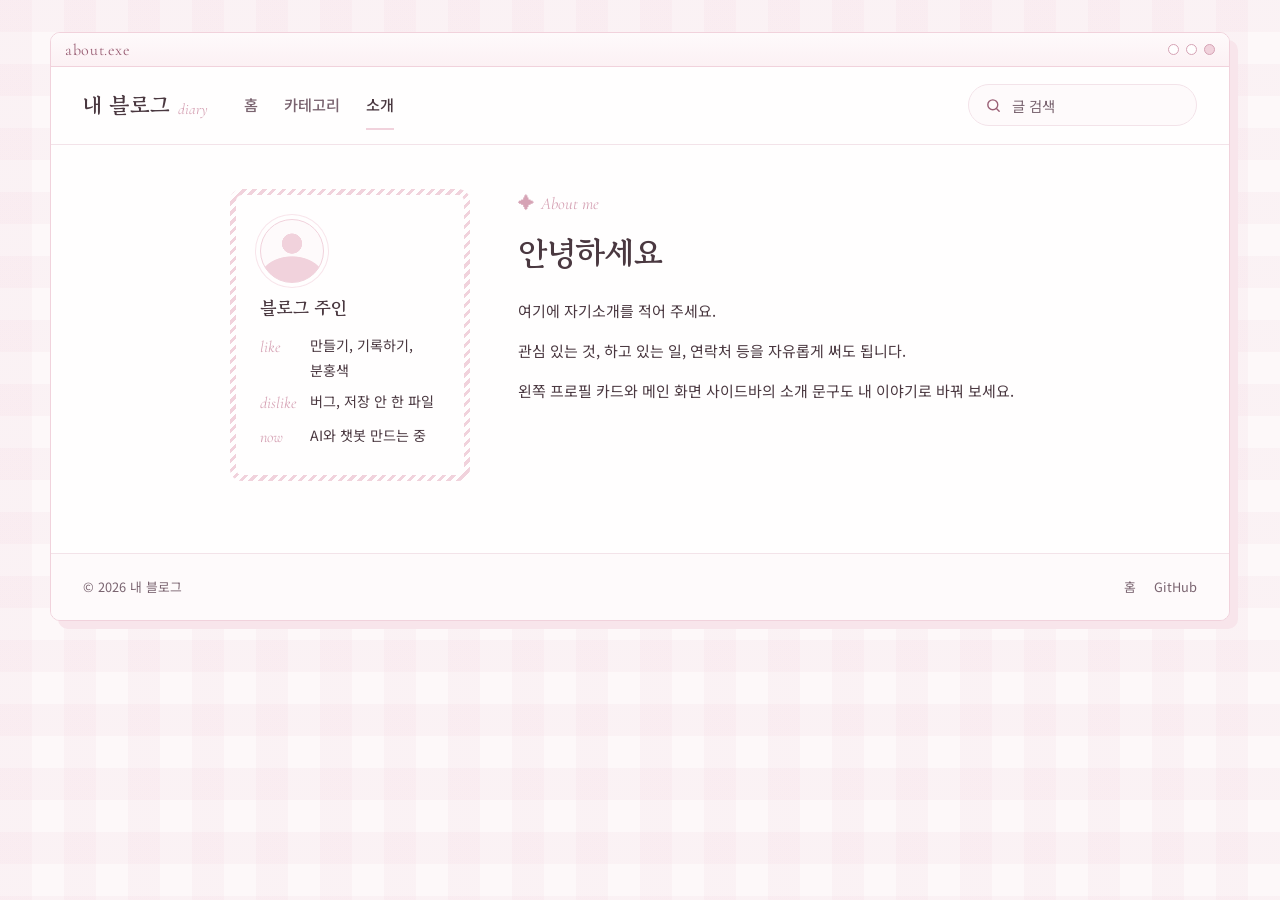
==== commit b5147f5d: "스타일: 블로그 색상 명도를 높여 더 밝게 조정 - 배경·분홍 면·테두리·체크무늬 색을 채도는 그대로 두고 한 단계 밝게 변경 - 작은 글씨는 읽기 쉬운 진하기(배경 대비 4.5:" ====
--- a/about.html
+++ b/about.html
@@ -25,7 +25,7 @@
           <a class="is-on" href="about.html">소개</a>
         </nav>
         <form class="search" role="search" action="index.html">
-          <svg width="17" height="17" viewBox="0 0 24 24" fill="none" stroke="#9e5a72" stroke-width="2" stroke-linecap="round" aria-hidden="true"><circle cx="11" cy="11" r="7"/><path d="M20 20l-3.5-3.5"/></svg>
+          <svg width="17" height="17" viewBox="0 0 24 24" fill="none" stroke="#9a5f75" stroke-width="2" stroke-linecap="round" aria-hidden="true"><circle cx="11" cy="11" r="7"/><path d="M20 20l-3.5-3.5"/></svg>
           <label class="sr-only" for="search">글 검색</label>
           <input id="search" name="q" type="search" placeholder="글 검색" autocomplete="off">
         </form>
--- a/style.css
+++ b/style.css
@@ -3,17 +3,17 @@
    ========================================================= */
 
 :root {
-  --bg: #fbf3f5;
-  --paper: #fffdfd;
-  --blush-50: #fdf6f8;
-  --blush-100: #f9e9ee;
-  --blush-200: #f3d6df;
-  --blush-300: #e9bccb;
-  --rose: #c98aa0;
-  --rose-deep: #9e5a72;
-  --ink: #3d2a31;
-  --muted: #7f6670;
-  --line: #ecd5dd;
+  --bg: #fdf8f9;
+  --paper: #fffefe;
+  --blush-50: #fefafb;
+  --blush-100: #fcf1f4;
+  --blush-200: #f8e5eb;
+  --blush-300: #f1d2dc;
+  --rose: #d6a3b5;
+  --rose-deep: #9a5f75;
+  --ink: #4a3840;
+  --muted: #7a6470;
+  --line: #f3e3e9;
   --serif-en: "Cormorant Garamond", "Gowun Batang", serif;
   --serif-ko: "Gowun Batang", "Batang", serif;
   --sans: "Noto Sans KR", "Malgun Gothic", sans-serif;
@@ -35,8 +35,8 @@
   word-break: keep-all;
   background-color: var(--bg);
   background-image:
-    linear-gradient(90deg, rgba(233,188,203,.16) 50%, transparent 50%),
-    linear-gradient(rgba(233,188,203,.16) 50%, transparent 50%);
+    linear-gradient(90deg, rgba(241,210,220,.16) 50%, transparent 50%),
+    linear-gradient(rgba(241,210,220,.16) 50%, transparent 50%);
   background-size: 64px 64px;
 }
 
@@ -187,8 +187,8 @@
   color: var(--rose-deep);
   text-decoration: none;
   background:
-    linear-gradient(90deg, rgba(233,188,203,.45) 50%, transparent 50%) 0 0 / 26px 26px,
-    linear-gradient(rgba(233,188,203,.45) 50%, transparent 50%) 0 0 / 26px 26px,
+    linear-gradient(90deg, rgba(241,210,220,.45) 50%, transparent 50%) 0 0 / 26px 26px,
+    linear-gradient(rgba(241,210,220,.45) 50%, transparent 50%) 0 0 / 26px 26px,
     var(--blush-50);
 }
 .cover.dots {
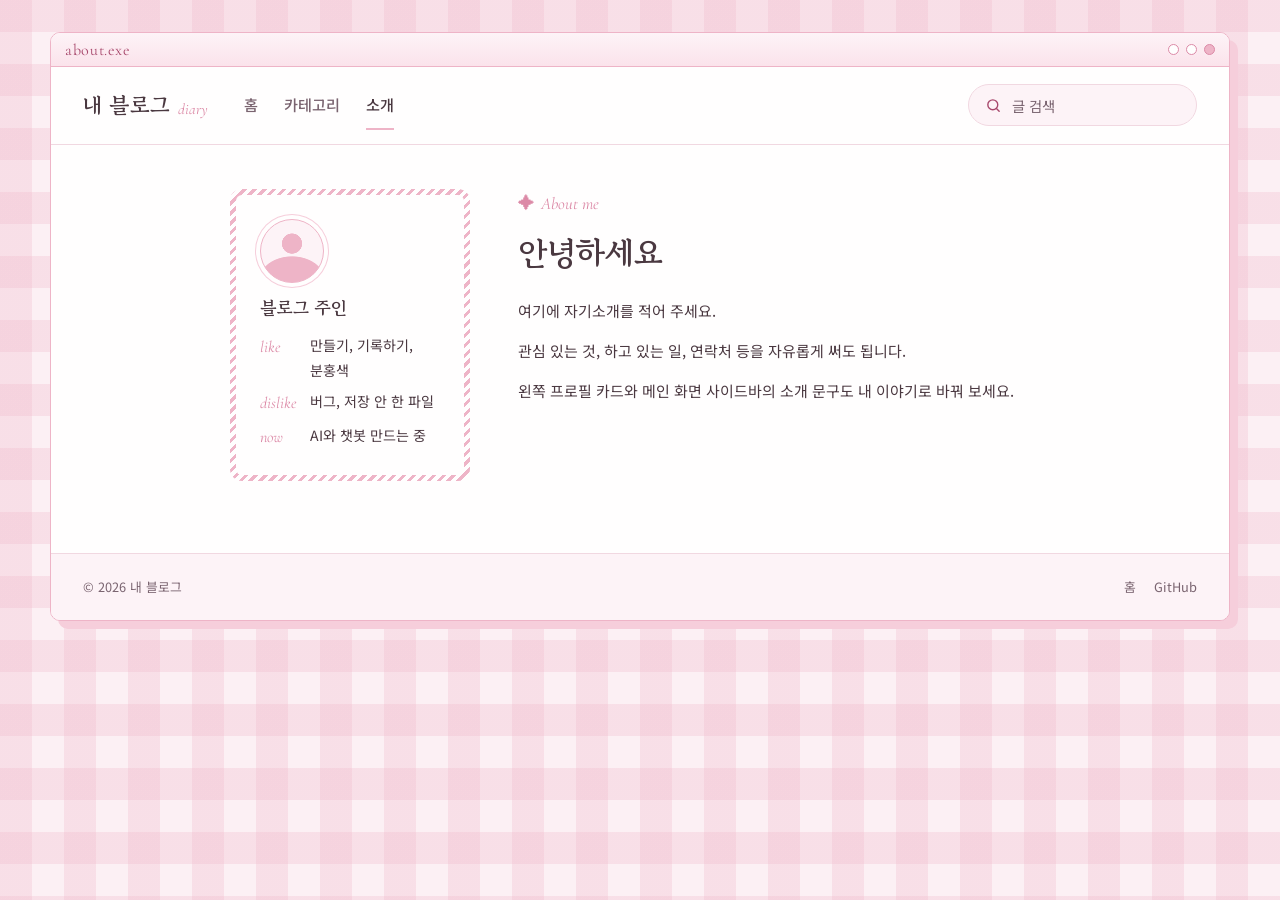
==== commit db9d7955: "스타일: 분홍색이 더 또렷하게 보이도록 색상 조정 - 배경·추천 글·카드 표지의 체크무늬와 물방울 무늬를 더 진하게 변경 - 선택된 필터 버튼과 버튼 강조 색을 진한 갈색에서 장밋" ====
--- a/about.html
+++ b/about.html
@@ -25,7 +25,7 @@
           <a class="is-on" href="about.html">소개</a>
         </nav>
         <form class="search" role="search" action="index.html">
-          <svg width="17" height="17" viewBox="0 0 24 24" fill="none" stroke="#9a5f75" stroke-width="2" stroke-linecap="round" aria-hidden="true"><circle cx="11" cy="11" r="7"/><path d="M20 20l-3.5-3.5"/></svg>
+          <svg width="17" height="17" viewBox="0 0 24 24" fill="none" stroke="#a8496d" stroke-width="2" stroke-linecap="round" aria-hidden="true"><circle cx="11" cy="11" r="7"/><path d="M20 20l-3.5-3.5"/></svg>
           <label class="sr-only" for="search">글 검색</label>
           <input id="search" name="q" type="search" placeholder="글 검색" autocomplete="off">
         </form>
--- a/style.css
+++ b/style.css
@@ -3,17 +3,17 @@
    ========================================================= */
 
 :root {
-  --bg: #fdf8f9;
+  --bg: #fcf0f4;
   --paper: #fffefe;
-  --blush-50: #fefafb;
-  --blush-100: #fcf1f4;
-  --blush-200: #f8e5eb;
-  --blush-300: #f1d2dc;
-  --rose: #d6a3b5;
-  --rose-deep: #9a5f75;
+  --blush-50: #fdf3f7;
+  --blush-100: #fbe3eb;
+  --blush-200: #f6cedb;
+  --blush-300: #eeb4c7;
+  --rose: #dc8aa7;
+  --rose-deep: #a8496d;
   --ink: #4a3840;
   --muted: #7a6470;
-  --line: #f3e3e9;
+  --line: #f1d8e1;
   --serif-en: "Cormorant Garamond", "Gowun Batang", serif;
   --serif-ko: "Gowun Batang", "Batang", serif;
   --sans: "Noto Sans KR", "Malgun Gothic", sans-serif;
@@ -35,8 +35,8 @@
   word-break: keep-all;
   background-color: var(--bg);
   background-image:
-    linear-gradient(90deg, rgba(241,210,220,.16) 50%, transparent 50%),
-    linear-gradient(rgba(241,210,220,.16) 50%, transparent 50%);
+    linear-gradient(90deg, rgba(238,180,199,.28) 50%, transparent 50%),
+    linear-gradient(rgba(238,180,199,.28) 50%, transparent 50%);
   background-size: 64px 64px;
 }
 
@@ -175,7 +175,7 @@
   cursor: pointer;
   transition: background .2s, color .2s;
 }
-.btn:hover { background: var(--ink); color: var(--paper); }
+.btn:hover { background: var(--rose-deep); border-color: var(--rose-deep); color: var(--paper); }
 
 /* 썸네일 (체크무늬 표지) */
 .cover {
@@ -187,8 +187,8 @@
   color: var(--rose-deep);
   text-decoration: none;
   background:
-    linear-gradient(90deg, rgba(241,210,220,.45) 50%, transparent 50%) 0 0 / 26px 26px,
-    linear-gradient(rgba(241,210,220,.45) 50%, transparent 50%) 0 0 / 26px 26px,
+    linear-gradient(90deg, rgba(238,180,199,.55) 50%, transparent 50%) 0 0 / 26px 26px,
+    linear-gradient(rgba(238,180,199,.55) 50%, transparent 50%) 0 0 / 26px 26px,
     var(--blush-50);
 }
 .cover.dots {
@@ -294,7 +294,7 @@
   transition: all .2s;
 }
 .chip:hover { border-color: var(--rose); color: var(--ink); }
-.chip[aria-pressed="true"] { background: var(--ink); border-color: var(--ink); color: var(--paper); }
+.chip[aria-pressed="true"] { background: var(--rose-deep); border-color: var(--rose-deep); color: var(--paper); }
 .chip .count { margin-left: 4px; opacity: .6; font-size: .78rem; }
 
 /* 글 카드 */
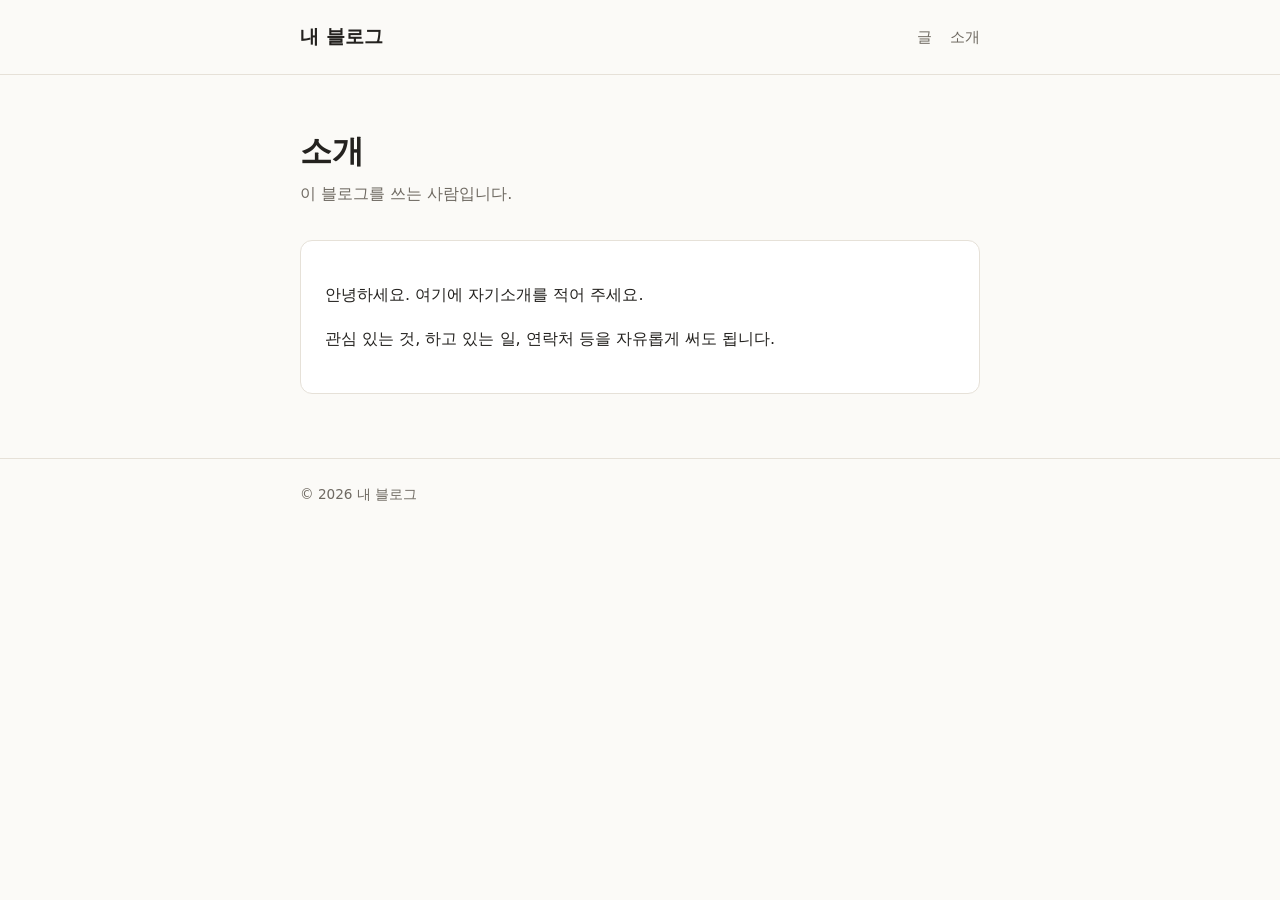
==== commit 7376b99a: "수정: 프로토타입 화면을 지우고 처음 만든 기본 블로그로 교체 - 블로그 UI 프로토타입 화면(index.html) 삭제 - 처음 만든 기본 디자인 블로그를 그대로 다시 추가   " ====
--- a/about.html
+++ b/about.html
@@ -4,65 +4,33 @@
   <meta charset="UTF-8">
   <meta name="viewport" content="width=device-width, initial-scale=1.0">
   <title>소개 - 내 블로그</title>
-  <link rel="preconnect" href="https://fonts.googleapis.com">
-  <link rel="preconnect" href="https://fonts.gstatic.com" crossorigin>
-  <link href="https://fonts.googleapis.com/css2?family=Cormorant+Garamond:ital,wght@0,500;1,400;1,500&family=Gowun+Batang:wght@400;700&family=Noto+Sans+KR:wght@400;500;700&display=swap" rel="stylesheet">
   <link rel="stylesheet" href="style.css">
 </head>
 <body>
-  <div class="window">
-    <div class="titlebar">
-      <span class="title">about.exe</span>
-      <span class="controls" aria-hidden="true"><i></i><i></i><i></i></span>
+  <header class="site-header">
+    <div class="wrap">
+      <a class="logo" href="index.html">내 블로그</a>
+      <nav class="nav">
+        <a href="index.html">글</a>
+        <a href="about.html">소개</a>
+      </nav>
     </div>
+  </header>
 
-    <header class="header">
-      <div class="header-inner">
-        <a class="brand" href="index.html">내 블로그<small>diary</small></a>
-        <nav class="menu" aria-label="주 메뉴">
-          <a href="index.html">홈</a>
-          <a href="index.html#posts">카테고리</a>
-          <a class="is-on" href="about.html">소개</a>
-        </nav>
-        <form class="search" role="search" action="index.html">
-          <svg width="17" height="17" viewBox="0 0 24 24" fill="none" stroke="#a8496d" stroke-width="2" stroke-linecap="round" aria-hidden="true"><circle cx="11" cy="11" r="7"/><path d="M20 20l-3.5-3.5"/></svg>
-          <label class="sr-only" for="search">글 검색</label>
-          <input id="search" name="q" type="search" placeholder="글 검색" autocomplete="off">
-        </form>
-      </div>
-    </header>
+  <main class="wrap">
+    <section class="intro">
+      <h1>소개</h1>
+      <p>이 블로그를 쓰는 사람입니다.</p>
+    </section>
 
-    <main class="main">
-      <div class="about-page">
-        <aside class="about-card">
-          <span class="avatar lg" aria-hidden="true"></span>
-          <strong>블로그 주인</strong>
-          <dl class="facts">
-            <dt>like</dt><dd>만들기, 기록하기, 분홍색</dd>
-            <dt>dislike</dt><dd>버그, 저장 안 한 파일</dd>
-            <dt>now</dt><dd>AI와 챗봇 만드는 중</dd>
-          </dl>
-        </aside>
+    <div class="card">
+      <p>안녕하세요. 여기에 자기소개를 적어 주세요.</p>
+      <p>관심 있는 것, 하고 있는 일, 연락처 등을 자유롭게 써도 됩니다.</p>
+    </div>
+  </main>
 
-        <section>
-          <span class="label"><span class="star">✦</span>About me</span>
-          <h1>안녕하세요</h1>
-          <p>여기에 자기소개를 적어 주세요.</p>
-          <p>관심 있는 것, 하고 있는 일, 연락처 등을 자유롭게 써도 됩니다.</p>
-          <p>왼쪽 프로필 카드와 메인 화면 사이드바의 소개 문구도 내 이야기로 바꿔 보세요.</p>
-        </section>
-      </div>
-    </main>
-
-    <footer class="footer">
-      <div class="footer-inner">
-        <span>© 2026 내 블로그</span>
-        <nav aria-label="바닥글 메뉴">
-          <a href="index.html">홈</a>
-          <a href="https://github.com/jinajung01/blog">GitHub</a>
-        </nav>
-      </div>
-    </footer>
-  </div>
+  <footer class="site-footer">
+    <div class="wrap">© 2026 내 블로그</div>
+  </footer>
 </body>
 </html>
--- a/style.css
+++ b/style.css
@@ -1,517 +1,140 @@
-/* =========================================================
-   내 블로그 - 베이비핑크 Y2K, 차분한 잡지풍
-   ========================================================= */
+/* 색상: 밝은 화면 기본값 */
+:root {
+  --bg: #fbfaf7;
+  --text: #24221f;
+  --muted: #6f6a62;
+  --line: #e6e1d8;
+  --accent: #c2562d;
+  --card: #ffffff;
+  --max: 720px;
+}
 
-:root {
-  --bg: #fcf0f4;
-  --paper: #fffefe;
-  --blush-50: #fdf3f7;
-  --blush-100: #fbe3eb;
-  --blush-200: #f6cedb;
-  --blush-300: #eeb4c7;
-  --rose: #dc8aa7;
-  --rose-deep: #a8496d;
-  --ink: #4a3840;
-  --muted: #7a6470;
-  --line: #f1d8e1;
-  --serif-en: "Cormorant Garamond", "Gowun Batang", serif;
-  --serif-ko: "Gowun Batang", "Batang", serif;
-  --sans: "Noto Sans KR", "Malgun Gothic", sans-serif;
-  --radius: 12px;
+/* 어두운 화면 */
+@media (prefers-color-scheme: dark) {
+  :root {
+    --bg: #1a1917;
+    --text: #ece8e1;
+    --muted: #a39d93;
+    --line: #34312c;
+    --accent: #e88a5f;
+    --card: #232120;
+  }
 }
 
 * { box-sizing: border-box; }
-[hidden] { display: none !important; }
 
 body {
   margin: 0;
-  min-height: 100vh;
-  padding: 32px 16px 48px;
-  color: var(--ink);
-  font-family: var(--sans);
-  font-weight: 400;
-  font-size: 15px;
+  background: var(--bg);
+  color: var(--text);
+  font-family: "Pretendard", "Apple SD Gothic Neo", "Malgun Gothic", system-ui, sans-serif;
   line-height: 1.75;
   word-break: keep-all;
-  background-color: var(--bg);
-  background-image:
-    linear-gradient(90deg, rgba(238,180,199,.28) 50%, transparent 50%),
-    linear-gradient(rgba(238,180,199,.28) 50%, transparent 50%);
-  background-size: 64px 64px;
 }
 
-a { color: inherit; }
-::selection { background: var(--blush-200); }
-:focus-visible { outline: 2px solid var(--rose-deep); outline-offset: 2px; }
-.sr-only {
-  position: absolute; width: 1px; height: 1px; overflow: hidden;
-  clip: rect(0 0 0 0); white-space: nowrap;
+a { color: var(--accent); text-decoration: none; }
+a:hover { text-decoration: underline; }
+
+.wrap {
+  max-width: var(--max);
+  margin: 0 auto;
+  padding: 0 20px;
 }
 
-/* 작은 영문 라벨 */
-.label {
+/* 머리글 */
+.site-header {
+  border-bottom: 1px solid var(--line);
+  padding: 20px 0;
+}
+.site-header .wrap {
+  display: flex;
+  justify-content: space-between;
+  align-items: center;
+  gap: 16px;
+}
+.logo {
+  font-weight: 800;
+  font-size: 1.2rem;
+  color: var(--text);
+}
+.logo:hover { text-decoration: none; }
+.nav { display: flex; gap: 18px; font-size: 0.95rem; }
+.nav a { color: var(--muted); }
+.nav a:hover { color: var(--text); text-decoration: none; }
+
+/* 소개 */
+.intro { padding: 56px 0 32px; }
+.intro h1 { font-size: 2rem; margin: 0 0 8px; line-height: 1.3; }
+.intro p { margin: 0; color: var(--muted); }
+
+/* 글 목록 */
+.section-title {
+  font-size: 0.85rem;
+  letter-spacing: 0.08em;
+  color: var(--muted);
+  margin: 24px 0 8px;
+}
+.post-list { list-style: none; padding: 0; margin: 0 0 64px; }
+.post-item {
+  border-top: 1px solid var(--line);
+  padding: 22px 0;
+}
+.post-item:last-child { border-bottom: 1px solid var(--line); }
+.post-item a.title {
+  display: block;
+  font-size: 1.2rem;
+  font-weight: 700;
+  color: var(--text);
+}
+.post-item a.title:hover { color: var(--accent); text-decoration: none; }
+.post-item p { margin: 4px 0 8px; color: var(--muted); }
+.meta { font-size: 0.85rem; color: var(--muted); }
+.tag {
   display: inline-block;
-  font-family: var(--serif-en);
-  font-style: italic;
-  font-size: 1.05rem;
-  color: var(--rose);
-}
-.star { font-style: normal; margin-right: 6px; }
-.eyebrow {
-  font-size: .8rem;
-  font-weight: 700;
-  letter-spacing: .04em;
-  color: var(--rose-deep);
-}
-
-/* ---------- 창 틀 ---------- */
-.window {
-  max-width: 1180px;
-  margin: 0 auto;
-  background: var(--paper);
-  border: 1px solid var(--blush-300);
-  border-radius: 10px;
-  box-shadow: 8px 8px 0 var(--blush-200);
-  overflow: hidden;
-}
-.titlebar {
-  display: flex;
-  align-items: center;
-  justify-content: space-between;
-  height: 34px;
-  padding: 0 14px;
-  background: linear-gradient(180deg, var(--blush-50), var(--blush-100));
-  border-bottom: 1px solid var(--blush-300);
-}
-.titlebar .title {
-  font-family: var(--serif-en);
-  font-size: 1rem;
-  letter-spacing: .04em;
-  color: var(--rose-deep);
-}
-.controls { display: flex; gap: 7px; }
-.controls i {
-  width: 11px; height: 11px; border-radius: 50%;
-  border: 1px solid var(--rose); background: var(--paper);
-}
-.controls i:last-child { background: var(--blush-300); }
-
-/* ---------- 머리글 ---------- */
-.header { border-bottom: 1px solid var(--line); }
-.header-inner {
-  display: flex;
-  flex-wrap: wrap;
-  align-items: center;
-  gap: 12px 36px;
-  padding: 14px 32px;
-}
-.brand {
-  font-family: var(--serif-ko);
-  font-weight: 700;
-  font-size: 1.35rem;
-  text-decoration: none;
-}
-.brand small {
-  margin-left: 8px;
-  font-family: var(--serif-en);
-  font-style: italic;
-  font-weight: 400;
-  font-size: .95rem;
-  color: var(--rose);
-}
-.menu { display: flex; gap: 26px; font-size: .95rem; font-weight: 500; }
-.menu a {
-  padding: 10px 0;
-  text-decoration: none;
-  color: var(--muted);
-  border-bottom: 2px solid transparent;
-}
-.menu a:hover { color: var(--ink); }
-.menu a.is-on { color: var(--ink); border-bottom-color: var(--blush-300); }
-
-.search {
-  margin-left: auto;
-  display: flex;
-  align-items: center;
-  gap: 8px;
-  height: 42px;
-  padding: 0 16px;
+  font-size: 0.78rem;
+  padding: 1px 9px;
+  margin-left: 6px;
   border: 1px solid var(--line);
-  border-radius: 999px;
-  background: var(--blush-50);
-  transition: border-color .2s, background .2s;
-}
-.search:focus-within { border-color: var(--rose); background: var(--paper); }
-.search svg { flex-shrink: 0; }
-.search input {
-  width: 170px;
-  border: 0;
-  outline: 0;
-  background: transparent;
-  font: inherit;
-  font-size: .9rem;
-  color: var(--ink);
-}
-.search input::placeholder { color: var(--muted); }
-
-/* ---------- 본문 공통 ---------- */
-.main { padding: 44px 32px 72px; }
-
-/* 버튼 */
-.btn {
-  display: inline-flex;
-  align-items: center;
-  gap: 8px;
-  height: 44px;
-  padding: 0 22px;
-  border-radius: 8px;
-  border: 1px solid var(--ink);
-  color: var(--ink);
-  background: transparent;
-  font: inherit;
-  font-size: .9rem;
-  font-weight: 700;
-  text-decoration: none;
-  cursor: pointer;
-  transition: background .2s, color .2s;
-}
-.btn:hover { background: var(--rose-deep); border-color: var(--rose-deep); color: var(--paper); }
-
-/* 썸네일 (체크무늬 표지) */
-.cover {
-  display: grid;
-  place-items: center;
-  border-radius: var(--radius);
-  font-family: var(--serif-en);
-  font-style: italic;
-  color: var(--rose-deep);
-  text-decoration: none;
-  background:
-    linear-gradient(90deg, rgba(238,180,199,.55) 50%, transparent 50%) 0 0 / 26px 26px,
-    linear-gradient(rgba(238,180,199,.55) 50%, transparent 50%) 0 0 / 26px 26px,
-    var(--blush-50);
-}
-.cover.dots {
-  background:
-    radial-gradient(circle, var(--blush-300) 3px, transparent 3.5px) 0 0 / 22px 22px,
-    var(--blush-50);
-}
-.cover.stripe {
-  background: repeating-linear-gradient(-45deg, var(--blush-100) 0 10px, var(--blush-50) 10px 20px);
-}
-.cover span {
-  padding: 4px 16px;
-  background: var(--paper);
-  border: 1px solid var(--blush-300);
   border-radius: 999px;
 }
 
-/* 작성자 줄 */
-.byline {
-  display: flex;
-  align-items: center;
-  gap: 10px;
-  font-size: .85rem;
+/* 글 본문 */
+.post { padding: 48px 0 64px; }
+.post h1 { font-size: 1.9rem; line-height: 1.35; margin: 8px 0 12px; }
+.post h2 { font-size: 1.3rem; margin-top: 40px; }
+.post blockquote {
+  margin: 24px 0;
+  padding: 4px 18px;
+  border-left: 3px solid var(--accent);
   color: var(--muted);
 }
-.avatar {
-  flex-shrink: 0;
-  width: 32px;
-  height: 32px;
-  border-radius: 50%;
-  border: 1px solid var(--blush-300);
-  background:
-    radial-gradient(circle at 50% 38%, var(--blush-300) 0 20%, transparent 21%),
-    radial-gradient(ellipse 55% 42% at 50% 100%, var(--blush-300) 97%, transparent),
-    var(--blush-50);
+.post code {
+  background: var(--card);
+  border: 1px solid var(--line);
+  border-radius: 4px;
+  padding: 1px 6px;
+  font-size: 0.9em;
 }
-.avatar.lg { width: 64px; height: 64px; box-shadow: 0 0 0 4px var(--paper), 0 0 0 5px var(--blush-200); }
+.back { display: inline-block; margin-top: 40px; }
 
-/* ---------- 추천 글 ---------- */
-.featured {
-  display: grid;
-  grid-template-columns: 1fr 1fr;
-  gap: 44px;
-  align-items: center;
-  padding-bottom: 52px;
-  border-bottom: 1px solid var(--line);
-}
-.featured-text { display: flex; flex-direction: column; gap: 16px; align-items: flex-start; }
-.featured h1 {
-  margin: 0;
-  font-family: var(--serif-ko);
-  font-weight: 700;
-  font-size: clamp(1.9rem, 3.6vw, 2.6rem);
-  line-height: 1.32;
-}
-.featured h1 a { text-decoration: none; }
-.featured h1 a:hover { color: var(--rose-deep); }
-.featured p { margin: 0; font-size: 1.02rem; color: var(--muted); max-width: 32em; }
-.featured .cover {
-  height: 320px;
-  font-size: 1.6rem;
-  transition: transform .4s;
-}
-.featured .cover:hover { transform: rotate(-1deg) scale(1.01); }
-
-/* ---------- 2단 배치 ---------- */
-.layout {
-  display: grid;
-  grid-template-columns: minmax(0, 1fr) 290px;
-  gap: 48px;
-  align-items: start;
-  margin-top: 48px;
+/* 소개 페이지 카드 */
+.card {
+  background: var(--card);
+  border: 1px solid var(--line);
+  border-radius: 12px;
+  padding: 24px;
+  margin-bottom: 64px;
 }
 
-/* 글 목록 머리 */
-.list-head {
-  display: flex;
-  flex-wrap: wrap;
-  align-items: center;
-  justify-content: space-between;
-  gap: 14px;
-  margin-bottom: 22px;
-}
-.list-head h2 {
-  margin: 0;
-  font-family: var(--serif-ko);
-  font-size: 1.5rem;
-}
-.list-head h2 .label { margin-left: 8px; font-size: 1rem; }
-
-.filters { display: flex; flex-wrap: wrap; gap: 8px; }
-.chip {
-  height: 36px;
-  padding: 0 16px;
-  border-radius: 999px;
-  border: 1px solid var(--line);
-  background: var(--paper);
+/* 바닥글 */
+.site-footer {
+  border-top: 1px solid var(--line);
+  padding: 24px 0 40px;
+  font-size: 0.85rem;
   color: var(--muted);
-  font: inherit;
-  font-size: .85rem;
-  font-weight: 500;
-  cursor: pointer;
-  transition: all .2s;
-}
-.chip:hover { border-color: var(--rose); color: var(--ink); }
-.chip[aria-pressed="true"] { background: var(--rose-deep); border-color: var(--rose-deep); color: var(--paper); }
-.chip .count { margin-left: 4px; opacity: .6; font-size: .78rem; }
-
-/* 글 카드 */
-.cards {
-  display: grid;
-  grid-template-columns: repeat(auto-fill, minmax(240px, 1fr));
-  gap: 22px;
-}
-.card {
-  display: flex;
-  flex-direction: column;
-  border: 1px solid var(--line);
-  border-radius: var(--radius);
-  overflow: hidden;
-  background: var(--paper);
-  text-decoration: none;
-  transition: transform .25s, box-shadow .25s, border-color .25s;
-}
-a.card:hover {
-  transform: translateY(-4px);
-  border-color: var(--blush-300);
-  box-shadow: 0 10px 0 -4px var(--blush-200);
-}
-.card .cover { height: 150px; border-radius: 0; font-size: 1.15rem; }
-.card-body { padding: 18px 20px 20px; display: flex; flex-direction: column; gap: 6px; flex: 1; }
-.card h3 {
-  margin: 0;
-  font-family: var(--serif-ko);
-  font-size: 1.1rem;
-  line-height: 1.45;
-}
-.card p { margin: 0; font-size: .88rem; line-height: 1.7; color: var(--muted); flex: 1; }
-.card .meta { font-size: .78rem; color: var(--muted); margin-top: 6px; }
-
-/* 준비 중인 글 */
-.card.soon { border-style: dashed; background: var(--blush-50); }
-.card.soon .cover { opacity: .7; }
-.badge {
-  align-self: flex-start;
-  padding: 1px 10px;
-  font-size: .72rem;
-  font-weight: 700;
-  color: var(--rose-deep);
-  background: var(--blush-100);
-  border-radius: 999px;
 }
 
-/* 검색 결과 없음 */
-.empty {
-  display: none;
-  padding: 48px 20px;
-  text-align: center;
-  color: var(--muted);
-  border: 1px dashed var(--blush-300);
-  border-radius: var(--radius);
-  background: var(--blush-50);
+@media (max-width: 480px) {
+  .intro h1 { font-size: 1.6rem; }
+  .post h1 { font-size: 1.5rem; }
 }
-.empty strong { display: block; font-family: var(--serif-ko); font-size: 1.1rem; color: var(--ink); margin-bottom: 4px; }
-.empty.show { display: block; }
-
-/* ---------- 사이드바 ---------- */
-.sidebar { display: flex; flex-direction: column; gap: 30px; }
-.side-title {
-  margin: 0 0 12px;
-  font-size: .95rem;
-  font-weight: 700;
-  display: flex;
-  align-items: center;
-  gap: 8px;
-}
-.side-title::after { content: ""; flex: 1; height: 1px; background: var(--line); }
-
-.about-card {
-  padding: 24px;
-  border: 1px solid var(--line);
-  border-radius: var(--radius);
-  background:
-    linear-gradient(var(--paper), var(--paper)) padding-box,
-    repeating-linear-gradient(-45deg, var(--blush-300) 0 3px, var(--paper) 3px 7px) border-box;
-  border: 6px solid transparent;
-  display: flex;
-  flex-direction: column;
-  gap: 10px;
-  align-items: flex-start;
-}
-.about-card strong { font-family: var(--serif-ko); font-size: 1.1rem; }
-.about-card p { margin: 0; font-size: .88rem; color: var(--muted); }
-.about-card a.more { font-size: .85rem; color: var(--rose-deep); text-decoration: none; border-bottom: 1px solid var(--blush-300); }
-
-.cat-list { list-style: none; margin: 0; padding: 0; font-size: .9rem; }
-.cat-list li { display: flex; justify-content: space-between; padding: 7px 0; border-bottom: 1px dotted var(--line); }
-.cat-list span:last-child { color: var(--muted); font-size: .8rem; }
-
-.tags { display: flex; flex-wrap: wrap; gap: 8px; }
-.tag {
-  padding: 4px 12px;
-  font-size: .8rem;
-  color: var(--rose-deep);
-  background: var(--blush-100);
-  border-radius: 999px;
-  text-decoration: none;
-}
-a.tag:hover { background: var(--blush-200); }
-
-.note {
-  padding: 20px 22px;
-  border-radius: var(--radius);
-  background: var(--blush-100);
-  font-size: .86rem;
-  color: var(--muted);
-}
-.note .label { display: block; margin-bottom: 4px; color: var(--rose-deep); }
-.note a { color: var(--rose-deep); }
-
-/* ---------- 글 화면 ---------- */
-.article { max-width: 680px; margin: 0 auto; }
-.article-head { display: flex; flex-direction: column; gap: 14px; padding-bottom: 28px; border-bottom: 1px solid var(--line); }
-.article h1 {
-  margin: 0;
-  font-family: var(--serif-ko);
-  font-size: clamp(1.8rem, 4vw, 2.5rem);
-  line-height: 1.35;
-}
-.article .cover { height: 260px; margin: 32px 0; font-size: 1.5rem; }
-.article-body { font-size: 1.02rem; line-height: 1.95; }
-.article-body h2 {
-  margin: 44px 0 10px;
-  font-family: var(--serif-ko);
-  font-size: 1.35rem;
-}
-.article-body p { margin: 0 0 18px; }
-.article-body blockquote {
-  margin: 34px 0;
-  padding: 4px 0 4px 22px;
-  font-family: var(--serif-ko);
-  font-size: 1.2rem;
-  line-height: 1.7;
-  color: var(--rose-deep);
-  border-left: 3px solid var(--blush-300);
-}
-.article-body code {
-  font-size: .86em;
-  padding: 1px 7px;
-  background: var(--blush-100);
-  border-radius: 4px;
-  color: var(--rose-deep);
-}
-.article-foot {
-  margin-top: 40px;
-  padding-top: 24px;
-  border-top: 1px solid var(--line);
-  display: flex;
-  flex-direction: column;
-  gap: 24px;
-}
-.post-nav {
-  display: grid;
-  grid-template-columns: 1fr 1fr;
-  gap: 14px;
-}
-.post-nav a, .post-nav div {
-  padding: 16px 18px;
-  border: 1px solid var(--line);
-  border-radius: var(--radius);
-  text-decoration: none;
-  font-size: .9rem;
-}
-.post-nav a:hover { border-color: var(--blush-300); background: var(--blush-50); }
-.post-nav small { display: block; font-size: .75rem; color: var(--muted); }
-.post-nav .next { text-align: right; }
-.post-nav div { color: var(--muted); background: var(--blush-50); border-style: dashed; }
-
-/* ---------- 소개 화면 ---------- */
-.about-page {
-  max-width: 820px;
-  margin: 0 auto;
-  display: grid;
-  grid-template-columns: 240px 1fr;
-  gap: 48px;
-  align-items: start;
-}
-.about-page h1 { margin: 6px 0 18px; font-family: var(--serif-ko); font-size: 2rem; }
-.about-page p { margin: 0 0 14px; }
-.facts { display: grid; grid-template-columns: auto 1fr; gap: 6px 14px; margin: 0; font-size: .88rem; }
-.facts dt { font-family: var(--serif-en); font-style: italic; font-size: 1rem; color: var(--rose); }
-.facts dd { margin: 0; }
-
-/* ---------- 바닥글 ---------- */
-.footer { border-top: 1px solid var(--line); background: var(--blush-50); }
-.footer-inner {
-  display: flex;
-  flex-wrap: wrap;
-  justify-content: space-between;
-  gap: 12px 20px;
-  padding: 22px 32px;
-  font-size: .8rem;
-  color: var(--muted);
-}
-.footer-inner nav { display: flex; gap: 18px; }
-.footer-inner a { text-decoration: none; }
-.footer-inner a:hover { color: var(--rose-deep); }
-
-/* ---------- 좁은 화면 ---------- */
-@media (max-width: 960px) {
-  .layout { grid-template-columns: 1fr; }
-  .sidebar { display: grid; grid-template-columns: repeat(auto-fit, minmax(240px, 1fr)); }
-}
-@media (max-width: 760px) {
-  body { padding: 16px 10px 32px; }
-  .window { box-shadow: 5px 5px 0 var(--blush-200); }
-  .header-inner { padding: 12px 18px; gap: 6px 24px; }
-  .search { margin-left: 0; width: 100%; }
-  .search input { width: 100%; }
-  .main { padding: 32px 18px 56px; }
-  .featured { grid-template-columns: 1fr; gap: 28px; }
-  .featured .cover { height: 220px; order: -1; }
-  .about-page { grid-template-columns: 1fr; gap: 28px; }
-  .post-nav { grid-template-columns: 1fr; }
-  .footer-inner { padding: 20px 18px; }
-}
